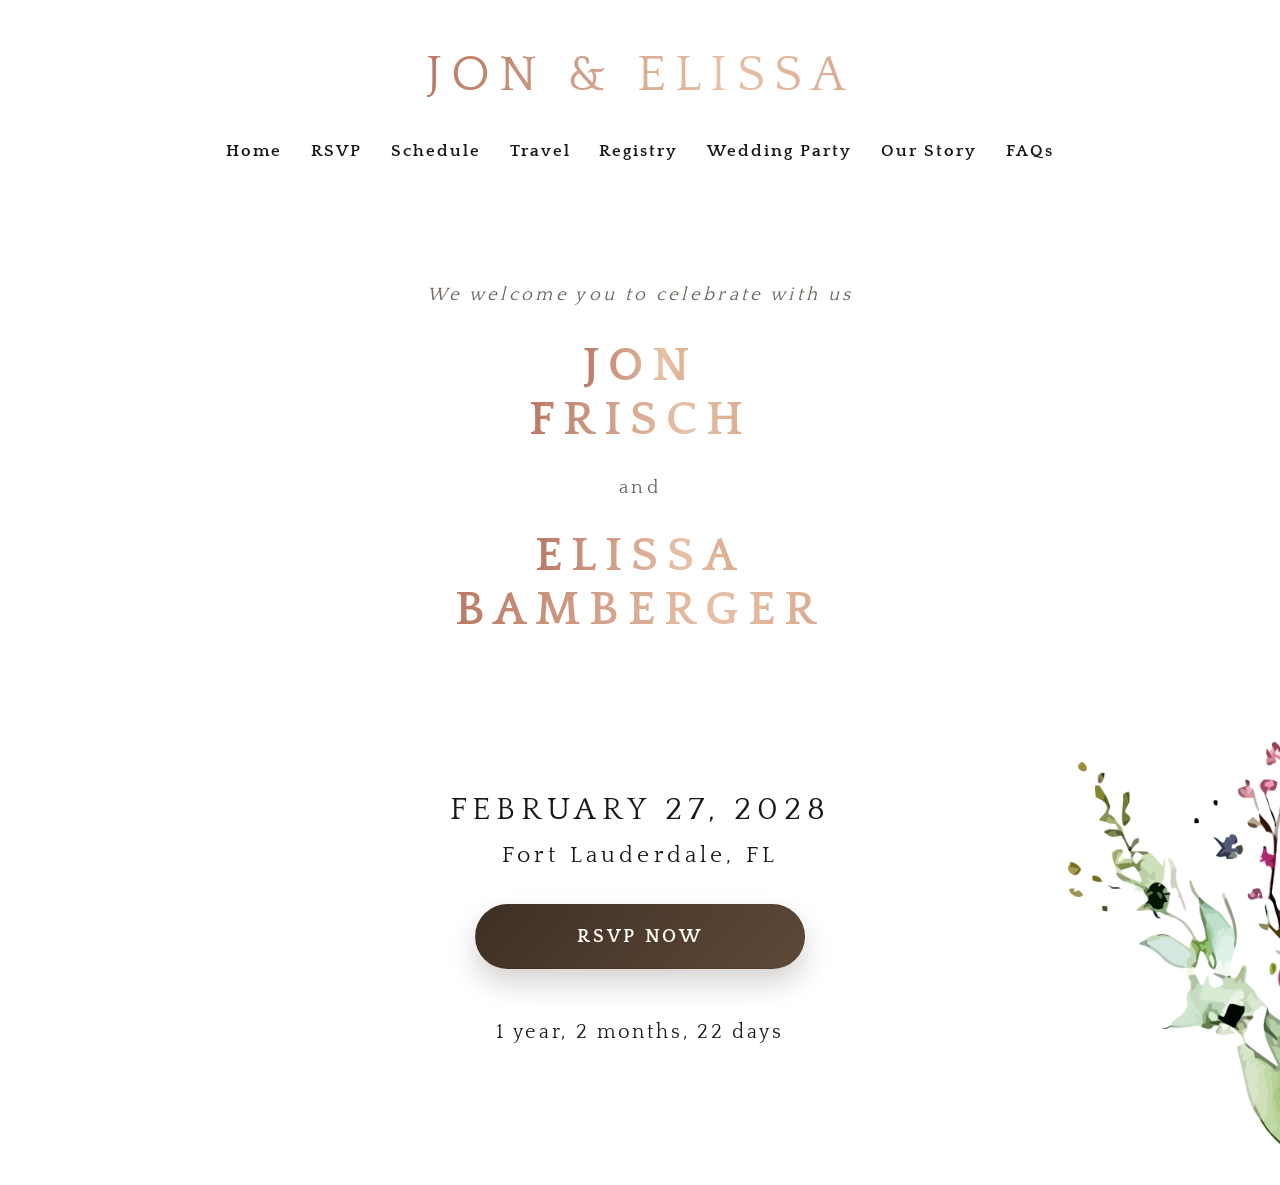
==== index.html @ 2bbed007 "Add RSVP Button" ====
<!DOCTYPE html>
<html lang="en">
  <head>
    <meta charset="UTF-8" />
    <meta name="viewport" content="width=device-width, initial-scale=1.0" />
    <meta
      name="description"
      content="A modern wedding website for Jon and Elissa, ready to publish on GitHub Pages."
    />
    <title>Jon & Elissa | Wedding Website</title>
    <link rel="icon" href="assets/images/favicon.svg" type="image/svg+xml" />
    <link rel="preconnect" href="https://fonts.googleapis.com" />
    <link rel="preconnect" href="https://fonts.gstatic.com" crossorigin />
    <link
      href="https://fonts.googleapis.com/css2?family=Quattrocento:wght@400;700&display=swap"
      rel="stylesheet"
    />
    <link rel="stylesheet" href="assets/css/styles.css" />
  </head>
  <body>
    <header class="site-header">
      <nav class="nav-bar" aria-label="Main navigation">
        <a class="brand mobile-hidden" href="index.html">Jon & Elissa</a>
        <button class="menu-toggle" aria-label="Toggle navigation" aria-expanded="false" aria-controls="primary-navigation">
          <span></span><span></span><span></span>
        </button>
        <div class="nav-links" id="primary-navigation">
          <a href="index.html">Home</a>
          <a href="https://www.zola.com/wedding/manage/guests/all" target="_blank" rel="noopener noreferrer">RSVP</a>
          <a href="#schedule">Schedule</a>
          <a href="#travel">Travel</a>
          <a href="#registry">Registry</a>
          <a href="wedding-party.html">Wedding Party</a>
          <a href="#our story">Our Story</a>
          <a href="#faq">FAQs</a>
        </div>
      </nav>
    </header>

    <main id="home">
      <section class="hero hero-minimal">
        <div class="hero-copy">
          <div class="hero-name-group">
            <p class="hero-intro">We welcome you to celebrate with us</p>
            <div class="hero-name-block">
              <h1 class="brand hero-name">JON</h1>
              <h1 class="brand hero-name">FRISCH</h1>
            </div>
            <p class="hero-and">and</p>
            <div class="hero-name-block">
              <h1 class="brand hero-name">ELISSA</h1>
              <h1 class="brand hero-name">BAMBERGER</h1>
            </div>
          </div>
          <p class="hero-date">February 27, 2028</p>
          <p class="hero-location">Fort Lauderdale, FL</p>
          <a class="hero-rsvp" href="https://www.zola.com/wedding/manage/guests/all" target="_blank" rel="noopener noreferrer">RSVP Now</a>
          <div class="countdown" id="countdown" aria-live="polite">
            <span class="countdown-line">0 years, 0 months, 0 days</span>
          </div>
        </div>
      </section>
    </main>

    <script src="assets/js/main.js"></script>
  </body>
</html>
---- assets/css/styles.css ----
/* -----------------------------------------------------
   Theme variables
   ----------------------------------------------------- */
:root {
  --bg: #f7f1e8;
  --surface: rgba(255, 250, 245, 0.95);
  --surface-strong: #fffdf9;
  --ink: #2e2722;
  --muted: #6a6259;
  --accent: #4d3b2d;
  --accent-soft: #9e7f64;
  --border: rgba(77, 59, 45, 0.15);
  --header-height: 84px;
  --frame-width: clamp(100px, 50vw, 500px);
}

/* -----------------------------------------------------
   Global reset + base styles
   ----------------------------------------------------- */
* {
  box-sizing: border-box;
}

html {
  font-size: 16px;
  scroll-behavior: smooth;
}

body {
  margin: 0;
  font-family: "Quattrocento", Georgia, serif;
  font-size: 1.1rem;
  color: var(--ink);
  background: #ffffff;
  background-color: #ffffff;
  background-image: url("../images/watercolor-floral-border-bouquet.desktop.webp");
  background-position: center top;
  background-repeat: no-repeat;
  background-size: cover;
  background-attachment: scroll;
  line-height: 1.7;
  position: relative;
  min-height: 100vh;
}

body > * {
  position: relative;
  z-index: 1;
}

a {
  color: inherit;
  text-decoration: none;
}

/* -----------------------------------------------------
   Header + navigation
   ----------------------------------------------------- */
.site-header {
  position: relative;
  top: auto;
  z-index: 30;
  padding: 1rem 0;
  background: transparent;
  box-shadow: none;
  border-bottom: none;
}

.nav-bar {
  max-width: 1120px;
  width: min(1120px, calc(100% - 2rem));
  margin: 0 auto;
  padding: 1rem 1.5rem 1.2rem;
  display: flex;
  flex-direction: column;
  align-items: center;
  justify-content: center;
  gap: 0.7rem;
  background: transparent;
  text-align: center;
}

@media (min-width: 801px) {
  .nav-bar {
    min-height: 84px; /* reserve vertical space to avoid layout shift during gap animation */
  }
}

@media (max-width: 800px) {
  :root {
    --header-height: 64px;
  }

  body {
    background-image: url("../images/watercolor-floral-border-bouquet-mobile.test.webp");
    background-position: center top;
    background-repeat: no-repeat;
    background-size: 100% auto;
    background-attachment: scroll;
  }

  .nav-bar {
    position: relative;
    min-height: 0;
    padding: 1rem 1rem 0.65rem;
    flex-direction: row;
    align-items: center;
    justify-content: center;
    gap: 0.75rem;
  }

  .nav-bar .brand {
    display: none;
  }

  .mobile-hidden {
    display: none !important;
  }

  .nav-links {
    gap: 0.2rem;
    font-size: 0.8rem;
  }

  .nav-links a {
    letter-spacing: 0.06em;
  }

  .menu-toggle {
    display: inline-block;
    position: fixed;
    top: 1rem;
    right: 1rem;
    z-index: 60;
  }

  .hero-minimal {
    padding: 0.6rem 0.9rem 1.4rem;
    min-height: auto;
  }

  .hero-minimal .hero-copy {
    width: min(70vw, 70%);
    max-width: 70%;
    margin: 1rem auto 0;
  }

  .hero-intro {
    font-size: 0.85rem;
    margin-bottom: 1rem;
    letter-spacing: 0.1em;
  }

  .brand.hero-name {
    font-size: clamp(1.45rem, 6vw, 2rem);
    letter-spacing: 0.1em;
  }

  .hero-and {
    font-size: 0.85rem;
    margin: 0.8rem 0;
  }

  .hero-date {
    font-size: clamp(0.9rem, 2.8vw, 1.1rem);
    margin-top: 2.8rem;
  }

  .hero-location {
    font-size: clamp(0.85rem, 2.5vw, 1rem);
  }

  .hero-rsvp {
    margin-top: 1.05rem;
    min-width: 0;
    width: min(92%, 300px);
    padding: 0.78rem 1.4rem;
    font-size: clamp(0.86rem, 2.9vw, 0.98rem);
    letter-spacing: 0.11em;
  }

  .countdown {
    margin-top: 1.4rem;
    font-size: 0.85rem;
  }

  .countdown-line {
    font-size: clamp(0.82rem, 2.2vw, 0.95rem);
  }
}

.brand {
  font-family: "Quattrocento", Georgia, serif;
  font-size: clamp(2.3rem, 4.4vw, 3.2rem);
  letter-spacing: 0.18em;
  text-transform: uppercase;
  text-align: center;
  margin-bottom: 0.15rem;
  background: linear-gradient(90deg, #b97a66 0%, #e7c1a6 35%, #c78d73 70%, #b97a66 100%);
  background-size: 200% auto;
  -webkit-background-clip: text;
  background-clip: text;
  color: transparent;
  animation: shimmer 2.2s cubic-bezier(0.16, 1, 0.3, 1) 1;
}

.nav-links {
  display: flex;
  gap: 0.4rem; /* start compact */
  flex-wrap: wrap;
  justify-content: center;
  padding-top: 0.25rem;
  font-size: 1.04rem;
  transform-origin: center center;
  transform: none;
  animation: navFromLeft 1.8s cubic-bezier(0.22, 0.8, 0.26, 1) 0.12s both;
}

.nav-links a {
  position: relative;
  display: inline-flex;
  align-items: center;
  width: fit-content;
  color: #1a1715;
  font-weight: 600;
  letter-spacing: 0.12em;
  transition: color 0.2s ease;
  text-decoration: none;
}

.nav-links a::after {
  content: "";
  position: absolute;
  left: 50%;
  bottom: -0.18rem;
  width: 100%;
  height: 2px;
  background: var(--accent);
  border-radius: 999px;
  transform: translateX(-50%) scaleX(0);
  transform-origin: center;
  opacity: 0;
  transition: transform 0.25s ease, opacity 0.25s ease;
}

.nav-links a:hover {
  color: var(--accent);
}

.nav-links a.active {
  color: var(--accent);
}

.nav-links a:hover::after {
  transform: translateX(-50%) scaleX(1);
  opacity: 1;
}

.nav-links a.active::after {
  transform: translateX(-50%) scaleX(1);
  opacity: 1;
}


.menu-toggle {
  display: none;
  border: 0;
  background: transparent;
  cursor: pointer;
  padding: 0.25rem;
  outline: none;
}

.menu-toggle span {
  display: block;
  width: 24px;
  height: 2px;
  margin: 4px 0;
  background: var(--accent);
  border-radius: 999px;
  transition: transform 0.34s cubic-bezier(0.22, 1, 0.36, 1),
              opacity 0.24s ease,
              margin 0.34s ease;
}

.menu-toggle:focus-visible {
  outline: 2px solid var(--accent-soft);
  outline-offset: 4px;
}

/* -----------------------------------------------------
   Page layout
   ----------------------------------------------------- */
main {
  max-width: 1120px;
  margin: 0 auto;
  padding: 2rem 1.25rem 4rem;
}

.sr-only {
  position: absolute;
  width: 1px;
  height: 1px;
  padding: 0;
  margin: -1px;
  overflow: hidden;
  clip: rect(0, 0, 0, 0);
  white-space: nowrap;
  border: 0;
}

.party-page {
  background: #ffffff;
  background-color: #ffffff;
  background-image: none;
}

.wedding-party-page {
  min-height: calc(100vh - 9rem);
  padding: 3rem 0 2rem;
  display: flex;
  align-items: flex-start;
  justify-content: center;
}

.party-grid {
  width: min(840px, calc(100% - 2rem));
  display: grid;
  grid-template-columns: repeat(2, minmax(0, 1fr));
}

.party-person {
  text-align: center;
  padding: 2.3rem 0 2.5rem;
  border-bottom: 1px solid rgba(50, 44, 39, 0.24);
  --party-shift: 0px;
}

.party-page .party-person:not(.party-person-empty) {
  opacity: 0;
  transform: translateX(var(--party-shift)) scale(0.98);
  transition: opacity 0.8s cubic-bezier(0.22, 0.8, 0.26, 1), transform 0.8s cubic-bezier(0.22, 0.8, 0.26, 1);
  will-change: opacity, transform;
}

.party-page .party-person:not(.party-person-empty).is-visible {
  opacity: 1;
  transform: translateX(0) scale(1);
}

.party-grid .party-person:nth-child(odd) {
  border-right: 1px solid rgba(50, 44, 39, 0.24);
  --party-shift: 58px;
}

.party-grid .party-person:nth-last-child(-n + 2) {
  border-bottom: 0;
}

.party-grid .party-person:nth-child(even) {
  --party-shift: -58px;
}

.party-person-empty {
  animation: none;
}

.party-person-empty .party-name,
.party-person-empty .party-role {
  visibility: hidden;
}

.party-name {
  display: flex;
  flex-direction: column;
  align-items: center;
  margin: 0;
  font-size: clamp(2rem, 3.2vw, 3rem);
  font-weight: 700;
  line-height: 1.1;
  letter-spacing: 0.12em;
  text-transform: uppercase;
  background: linear-gradient(90deg, #b97a66 0%, #e7c1a6 35%, #c78d73 70%, #b97a66 100%);
  background-size: 200% auto;
  -webkit-background-clip: text;
  background-clip: text;
  color: transparent;
}

.party-name-link {
  display: flex;
  flex-direction: column;
  align-items: center;
  justify-content: center;
  width: 100%;
  color: inherit;
  text-decoration: none;
  cursor: pointer;
  -webkit-tap-highlight-color: transparent;
}

.party-name-link:hover,
.party-name-link:focus-visible,
.party-name-link:active {
  color: inherit;
  text-decoration: none;
  opacity: 1;
  transform: none;
}

.party-name-line {
  display: block;
}

.party-modal {
  position: fixed;
  inset: 0;
  z-index: 80;
  display: grid;
  place-items: center;
  padding: max(1rem, env(safe-area-inset-top)) 1rem max(1rem, env(safe-area-inset-bottom));
  min-height: 100vh;
  min-height: 100svh;
  min-height: 100dvh;
  overflow-y: auto;
  background: rgba(27, 22, 19, 0.55);
  backdrop-filter: blur(6px);
  opacity: 0;
  visibility: hidden;
  pointer-events: none;
  transition: opacity 0.28s ease, visibility 0.28s ease;
}

.party-modal[hidden] {
  display: none;
}

.party-modal.is-open {
  opacity: 1;
  visibility: visible;
  pointer-events: auto;
}

.party-modal-dialog {
  width: min(560px, calc(100vw - 2rem), calc(100dvh - 2rem));
  aspect-ratio: 1 / 1;
  max-height: calc(100dvh - 2rem);
  overflow: hidden;
  background: #fffdf9;
  border: 1px solid rgba(77, 59, 45, 0.16);
  border-radius: 22px;
  box-shadow: 0 20px 50px rgba(27, 22, 19, 0.2);
  padding: 1.4rem;
  position: relative;
  display: grid;
  grid-template-rows: minmax(0, 1fr) auto;
  gap: 1rem;
  opacity: 0;
  transform: translateY(12px) scale(0.98);
  transition: opacity 0.28s ease, transform 0.28s ease;
}

.party-modal.is-open .party-modal-dialog {
  opacity: 1;
  transform: translateY(0) scale(1);
}

.party-modal-close {
  position: absolute;
  top: 0.75rem;
  right: 0.75rem;
  width: 2.5rem;
  height: 2.5rem;
  display: inline-flex;
  align-items: center;
  justify-content: center;
  border: 0;
  border-radius: 999px;
  background: #f4e9df;
  color: #4d3b2d;
  font-size: 1.45rem;
  cursor: pointer;
  line-height: 1;
  padding: 0;
}

.party-modal-close:hover,
.party-modal-close:focus-visible {
  background: #ebdcc9;
}

.party-modal-visual {
  display: flex;
  align-items: center;
  justify-content: center;
  min-height: 0;
  height: 100%;
  border-radius: 16px;
  background: linear-gradient(135deg, #efe2d1, #f8f2ea);
  color: #6a6259;
  font-size: 0.95rem;
  letter-spacing: 0.12em;
  text-transform: uppercase;
}

.party-modal-content {
  display: flex;
  flex-direction: column;
  justify-content: center;
  min-height: 0;
}

.party-modal-role {
  margin: 0 0 0.25rem;
  font-size: 0.85rem;
  letter-spacing: 0.16em;
  text-transform: uppercase;
  color: #8d725b;
}

.party-modal-title {
  margin: 0 0 0.55rem;
  font-size: 1.4rem;
  color: #2e2722;
}

.party-modal-bio {
  margin: 0;
  font-size: 1rem;
  line-height: 1.6;
  color: #4f463f;
}

@keyframes modalIn {
  from {
    opacity: 0;
    transform: translateY(8px) scale(0.98);
  }
  to {
    opacity: 1;
    transform: translateY(0) scale(1);
  }
}

.party-role {
  margin: 0.65rem 0 0;
  font-size: clamp(1.12rem, 1.5vw, 1.42rem);
  line-height: 1.35;
  color: #1d1a18;
}

.party-page .party-person:not(.party-person-empty) .party-name,
.party-page .party-person:not(.party-person-empty) .party-role {
  opacity: 1;
  transform: none;
  will-change: auto;
}

.party-page .party-person:not(.party-person-empty).is-visible .party-name,
.party-page .party-person:not(.party-person-empty).is-visible .party-role {
  animation: none;
}

@media (prefers-reduced-motion: reduce) {
  .party-page .party-person:not(.party-person-empty) {
    opacity: 1;
    transform: none;
    transition: none;
    will-change: auto;
  }

  .party-page .party-person:not(.party-person-empty) .party-name,
  .party-page .party-person:not(.party-person-empty) .party-role {
    opacity: 1;
    transform: none;
    animation: none;
  }
}

@media (max-width: 800px) {
  .party-modal {
    padding: max(0.9rem, env(safe-area-inset-top)) 0.9rem max(0.9rem, env(safe-area-inset-bottom));
  }

  .party-modal-dialog {
    width: min(100%, calc(100vw - 1rem));
    aspect-ratio: 1 / 1;
    max-height: calc(100svh - 1.8rem);
    align-self: center;
  }
}

.hero {
  display: grid;
  grid-template-columns: 1.2fr 0.8fr;
  gap: 1.25rem;
  align-items: center;
  margin-bottom: 1.5rem;
}

.hero-minimal {
  min-height: calc(100vh - 5rem);
  display: flex;
  align-items: flex-start;
  justify-content: center;
  padding: 2rem 1.25rem 3rem;
}

.hero-minimal .hero-copy {
  background: transparent;
  border: none;
  box-shadow: none;
  padding: 0;
  max-width: 840px;
  width: 100%;
  text-align: center;
  margin-top: 1rem;
}

.hero-name-group {
  display: flex;
  flex-direction: column;
  align-items: center;
  animation: slideInLeft 1.8s cubic-bezier(0.22, 0.8, 0.26, 1) 0.12s both;
}

.hero-name-block {
  display: flex;
  flex-direction: column;
  align-items: center;
}

.hero-intro {
  margin: 0 0 2rem;
  font-family: inherit;
  font-size: 1.16rem;
  font-style: italic;
  line-height: 1.6;
  letter-spacing: 0.18em;
  text-transform: none;
  color: var(--muted);
  text-align: center;
}

.hero-date {
  font-family: "Quattrocento", Georgia, serif;
  text-transform: uppercase;
  letter-spacing: 0.18em;
  margin: 0;
  line-height: 1;
  color: #1a1715;
  animation: shimmer 2.2s cubic-bezier(0.16, 1, 0.3, 1) 1;
}

.brand.hero-name {
  display: block;
  font-family: "Quattrocento", Georgia, serif;
  text-transform: uppercase;
  letter-spacing: 0.18em;
  margin: 0;
  line-height: 1;
  background: linear-gradient(90deg, #b97a66 0%, #e7c1a6 35%, #c78d73 70%, #b97a66 100%);
  background-size: 200% auto;
  -webkit-background-clip: text;
  background-clip: text;
  color: transparent;
  animation: shimmer 2.2s cubic-bezier(0.16, 1, 0.3, 1) 1;
}

.hero-name:first-of-type {
  animation-delay: 0.1s;
}

.hero-name:last-of-type {
  margin-top: 0.4rem;
  animation-delay: 0.25s;
}

.hero-and {
  margin: 1.75rem 0 1.75rem;
  font-family: inherit;
  font-size: 1.16rem;
  letter-spacing: 0.18em;
  text-transform: lowercase;
  color: var(--muted);
  text-align: center;
  animation: slideInLeft 0.8s cubic-bezier(0.24, 1, 0.32, 1) both;
  animation-delay: 0.18s;
}

.hero-date {
  font-size: clamp(1.34rem, 2.6vw, 2rem);
  margin-top: 10rem;
  animation: shimmer 2.2s cubic-bezier(0.16, 1, 0.3, 1) 1;
}

.hero-location {
  margin: 0.65rem 0 0;
  color: #1a1715;
  font-size: clamp(1.12rem, 2vw, 1.44rem);
  letter-spacing: 0.18em;
}

.hero-rsvp {
  display: inline-flex;
  align-items: center;
  justify-content: center;
  margin-top: 1.8rem;
  min-width: clamp(210px, 36vw, 330px);
  padding: 0.95rem 2.4rem;
  border-radius: 999px;
  border: 1px solid rgba(77, 59, 45, 0.1);
  background: linear-gradient(135deg, #3d2f24, #5f4938);
  color: #fffdf9;
  font-size: clamp(1rem, 1.8vw, 1.2rem);
  font-weight: 700;
  letter-spacing: 0.14em;
  text-transform: uppercase;
  box-shadow: 0 14px 28px rgba(44, 34, 26, 0.2);
  transition: transform 0.2s ease, box-shadow 0.2s ease, background 0.2s ease;
}

.hero-rsvp:hover,
.hero-rsvp:focus-visible {
  transform: translateY(-2px);
  box-shadow: 0 18px 30px rgba(44, 34, 26, 0.26);
  background: linear-gradient(135deg, #4d3b2d, #6e5542);
}

.hero-rsvp:focus-visible {
  outline: 2px solid rgba(231, 193, 166, 0.9);
  outline-offset: 3px;
}

.countdown {
  display: flex;
  flex-wrap: wrap;
  justify-content: center;
  align-items: center;
  margin-top: 3rem;
  font-size: 1.04rem;
}

.countdown-line {
  display: inline-block;
  color: #1a1715;
  font-size: clamp(1rem, 2.2vw, 1.28rem);
  line-height: 1.55;
  letter-spacing: 0.13em;
  text-transform: none;
  text-align: center;
}

.countdown .countdown-line {
  background: transparent;
  border: 0;
  padding: 0;
}

/* -----------------------------------------------------
   Card styles
   ----------------------------------------------------- */
.hero-copy,
.hero-card,
.info-card,
.content-section {
  background: var(--surface);
  border: 1px solid var(--border);
  border-radius: 24px;
  box-shadow: 0 14px 36px rgba(61, 46, 35, 0.08);
}

.hero-copy {
  padding: 2rem;
  background: linear-gradient(135deg, rgba(255, 250, 245, 0.98), rgba(239, 226, 209, 0.98));
}

.hero-card {
  padding: 1.5rem;
  background: linear-gradient(140deg, #efe2d1, #f8f2ea);
}

.hero-card h2 {
  margin-top: 0;
  font-family: "Quattrocento", Georgia, serif;
  color: var(--accent);
}

.info-grid {
  display: grid;
  grid-template-columns: repeat(3, minmax(0, 1fr));
  gap: 1rem;
  margin-bottom: 1rem;
}

.info-card,
.content-section {
  padding: 1.3rem;
}

.info-card h3,
.content-section h2 {
  margin-top: 0;
  color: var(--accent);
  font-family: "Quattrocento", Georgia, serif;
}

.info-card p,
.content-section p,
.content-section li {
  color: var(--muted);
}

.content-section {
  margin-top: 1rem;
}

.content-section ul {
  padding-left: 1.2rem;
}

/* -----------------------------------------------------
   Typography
   ----------------------------------------------------- */
.eyebrow {
  margin: 0 0 0.5rem;
  letter-spacing: 0.2em;
  text-transform: uppercase;
  color: var(--accent-soft);
  font-size: 0.8rem;
}

.hero h1 {
  font-family: "Quattrocento", Georgia, serif;
  font-size: clamp(2.1rem, 4.4vw, 3rem);
  margin: 0 0 0.75rem;
  letter-spacing: 0.08em;
  text-transform: uppercase;
  color: var(--accent);
}

.hero-text {
  margin: 0;
  color: var(--muted);
  font-size: 1.16rem;
}

.hero-details {
  display: flex;
  flex-wrap: wrap;
  gap: 0.75rem;
  margin: 1rem 0 1.2rem;
}

.hero-details span {
  display: inline-block;
  padding: 0.5rem 0.8rem;
  border-radius: 999px;
  background: #efe2d1;
  color: var(--accent);
  font-size: 0.93rem;
}

.button {
  display: inline-block;
  padding: 0.75rem 1rem;
  border-radius: 999px;
  font-weight: 700;
  transition: transform 0.2s ease, box-shadow 0.2s ease;
}

.button:hover {
  transform: translateY(-1px);
}

.button.primary {
  background: var(--accent);
  color: white;
  box-shadow: 0 10px 22px rgba(77, 59, 45, 0.15);
}

/* -----------------------------------------------------
   Animations (slower, softer entrance)
   ----------------------------------------------------- */
/* Unified timing: start together with a gentle easing. */
.nav-bar .brand {
  display: inline-block;
  animation: slideInRight 1.8s cubic-bezier(0.22, 0.8, 0.26, 1) 0.12s both,
             shimmer 3s cubic-bezier(0.16, 1, 0.3, 1) 0.12s 1;
}

.brand.hero-name {
  animation: slideInLeft 1.8s cubic-bezier(0.22, 0.8, 0.26, 1) 0.12s both,
             shimmer 3s cubic-bezier(0.16, 1, 0.3, 1) 0.12s 1;
}

.hero-and {
  animation: slideInLeft 1.8s cubic-bezier(0.22, 0.8, 0.26, 1) 0.12s both;
}

.hero-date,
.hero-location,
.hero-rsvp,
.countdown {
  animation: slideInRight 1.8s cubic-bezier(0.22, 0.8, 0.26, 1) 0.12s both;
}

@keyframes shimmer {
  0% {
    background-position: 200% center;
    opacity: 0;
  }

  100% {
    background-position: 0% center;
    opacity: 1;
  }
}

@keyframes slideInLeft {
  0% {
    opacity: 0;
    transform: translateX(-60px);
  }

  100% {
    opacity: 1;
    transform: translateX(0);
  }
}

@keyframes slideInRight {
  0% {
    opacity: 0;
    transform: translateX(60px);
  }

  100% {
    opacity: 1;
    transform: translateX(0);
  }
}

@keyframes navFromLeft {
  0% {
    gap: 0.4rem;
    transform: translateY(-4px);
  }

  100% {
    gap: 1.8rem;
    transform: translateY(0);
  }
}

@keyframes brandCenterIn {
  0% {
    opacity: 0;
    transform: translateX(-50%) translateY(-8px);
  }

  100% {
    opacity: 1;
    transform: translateX(-50%) translateY(0);
  }
}

@keyframes partyFromCenter {
  0% {
    opacity: 0;
    transform: translateX(var(--party-shift)) scale(0.96);
  }

  100% {
    opacity: 1;
    transform: translateX(0) scale(1);
  }
}

/* -----------------------------------------------------
   Responsive styles
   ----------------------------------------------------- */
@media (max-width: 800px) {
  .menu-toggle {
    display: inline-flex;
    align-items: center;
    justify-content: center;
    flex-direction: column;
    position: fixed;
    top: 1rem;
    left: 1rem;
    z-index: 80;
    width: 40px;
    height: 40px;
    border-radius: 0;
    background: transparent;
    border: 0;
    padding: 0.2rem;
    backdrop-filter: none;
  }

  .menu-toggle[aria-expanded="true"] span:nth-child(1) {
    transform: translateY(6px) rotate(45deg);
  }

  .menu-toggle[aria-expanded="true"] span:nth-child(2) {
    opacity: 0;
    transform: scaleX(0);
  }

  .menu-toggle[aria-expanded="true"] span:nth-child(3) {
    transform: translateY(-6px) rotate(-45deg);
  }

  .nav-links {
    display: flex;
    position: fixed;
    top: 0;
    left: 0;
    bottom: 0;
    width: min(18rem, 84vw);
    flex-direction: column;
    align-items: flex-start;
    justify-content: center;
    gap: 0.55rem;
    padding: 5rem 1.25rem 1.5rem;
    opacity: 0;
    visibility: hidden;
    transform: translateX(-100%);
    pointer-events: none;
    background: #ffffff;
    border-right: 1px solid rgba(77, 59, 45, 0.12);
    box-shadow: 8px 0 24px rgba(29, 24, 20, 0.08);
    transition: transform 220ms ease, opacity 220ms ease, visibility 220ms ease;
  }

  .nav-links.open {
    opacity: 1;
    visibility: visible;
    transform: translateX(0);
    pointer-events: auto;
  }

  .nav-links a {
    width: auto;
    padding: 0.2rem 0;
    font-size: 0.95rem;
    font-weight: 700;
    color: #2e2722;
  }

  .nav-links a::after {
    display: none;
  }

  .wedding-party-page {
    min-height: auto;
    padding: 1.1rem 0 0.8rem;
  }

  .party-grid {
    width: 100%;
    grid-template-columns: 1fr;
  }

  .party-grid .party-person:nth-child(odd) {
    border-right: 0;
  }

  .party-grid .party-person:not(:last-child) {
    border-bottom: 1px solid rgba(50, 44, 39, 0.2);
  }

  .party-person {
    padding: 1.6rem 0;
  }

  .party-name {
    font-size: clamp(1.5rem, 7.6vw, 2.05rem);
  }

  .party-role {
    font-size: clamp(1rem, 4vw, 1.2rem);
  }

  .hero,
  .info-grid {
    grid-template-columns: 1fr;
  }
}
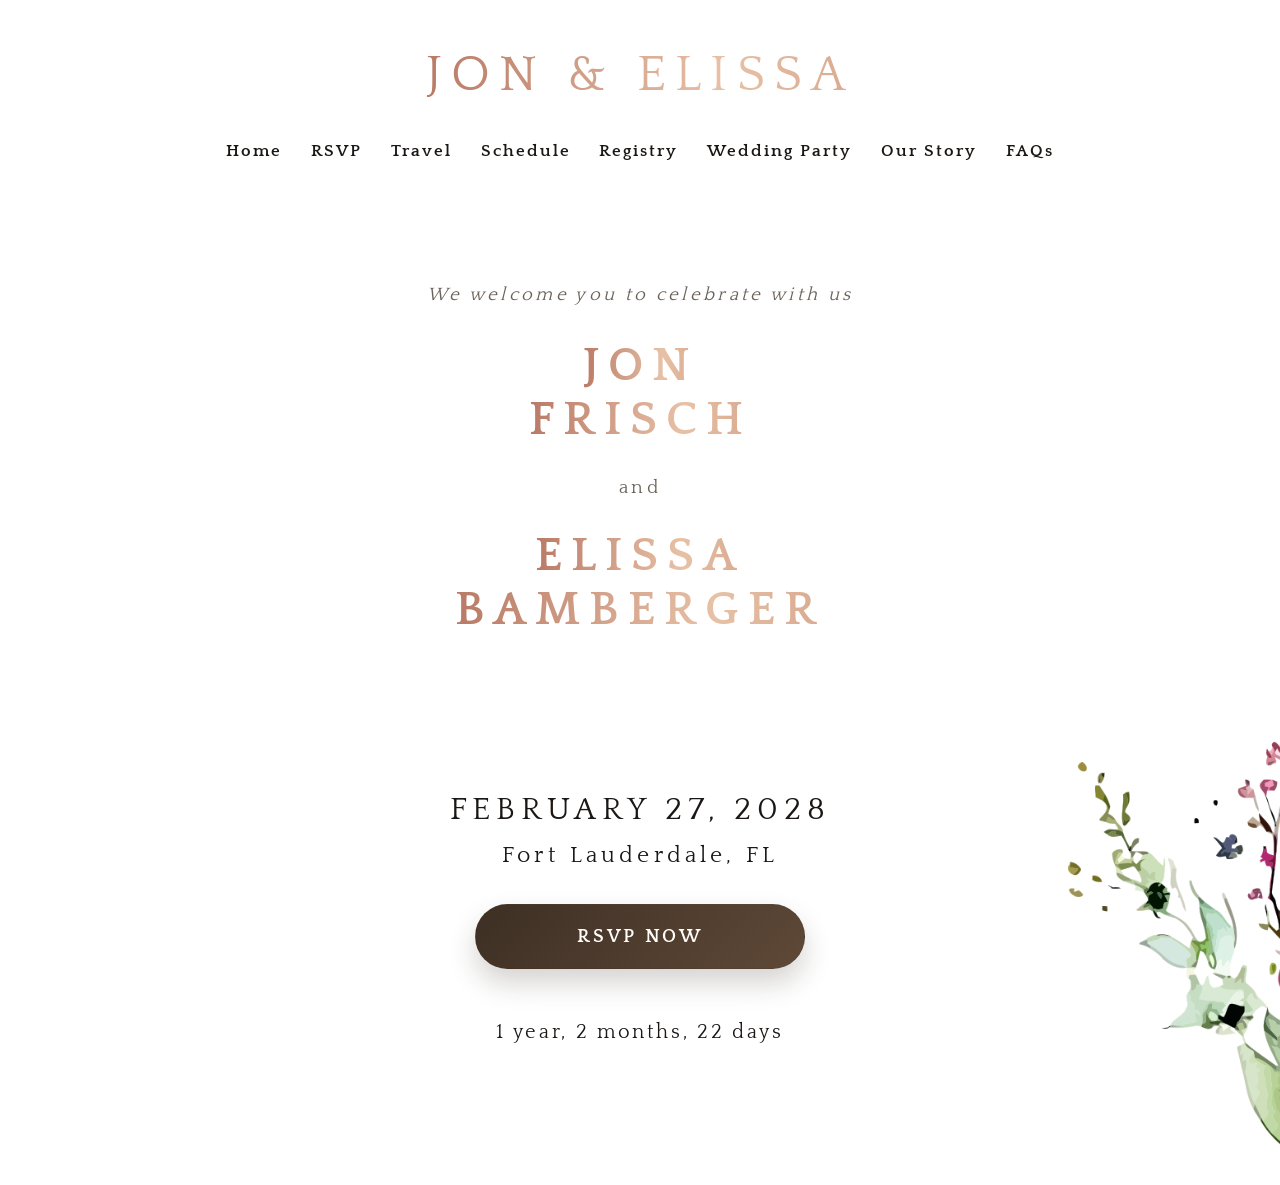
==== commit eb28e283: "Start Homepage Animation Scrolling" ====
--- a/index.html
+++ b/index.html
@@ -27,8 +27,8 @@
         <div class="nav-links" id="primary-navigation">
           <a href="index.html">Home</a>
           <a href="https://www.zola.com/wedding/manage/guests/all" target="_blank" rel="noopener noreferrer">RSVP</a>
+          <a href="#travel">Travel</a>
           <a href="#schedule">Schedule</a>
-          <a href="#travel">Travel</a>
           <a href="#registry">Registry</a>
           <a href="wedding-party.html">Wedding Party</a>
           <a href="#our story">Our Story</a>
@@ -52,10 +52,10 @@
               <h1 class="brand hero-name">BAMBERGER</h1>
             </div>
           </div>
-          <p class="hero-date">February 27, 2028</p>
-          <p class="hero-location">Fort Lauderdale, FL</p>
-          <a class="hero-rsvp" href="https://www.zola.com/wedding/manage/guests/all" target="_blank" rel="noopener noreferrer">RSVP Now</a>
-          <div class="countdown" id="countdown" aria-live="polite">
+          <p class="hero-date hero-scroll-reveal">February 27, 2028</p>
+          <p class="hero-location hero-scroll-reveal">Fort Lauderdale, FL</p>
+          <a class="hero-rsvp hero-scroll-reveal" href="https://www.zola.com/wedding/manage/guests/all" target="_blank" rel="noopener noreferrer">RSVP Now</a>
+          <div class="countdown hero-scroll-reveal" id="countdown" aria-live="polite">
             <span class="countdown-line">0 years, 0 months, 0 days</span>
           </div>
         </div>
--- a/assets/css/styles.css
+++ b/assets/css/styles.css
@@ -882,6 +882,18 @@
 /* -----------------------------------------------------
    Animations (slower, softer entrance)
    ----------------------------------------------------- */
+body:not(.animations-ready) .nav-bar .brand,
+body:not(.animations-ready) .nav-links,
+body:not(.animations-ready) .hero-name-group,
+body:not(.animations-ready) .brand.hero-name,
+body:not(.animations-ready) .hero-and,
+body:not(.animations-ready) .hero-date,
+body:not(.animations-ready) .hero-location,
+body:not(.animations-ready) .hero-rsvp,
+body:not(.animations-ready) .countdown {
+  animation-play-state: paused !important;
+}
+
 /* Unified timing: start together with a gentle easing. */
 .nav-bar .brand {
   display: inline-block;
@@ -903,6 +915,14 @@
 .hero-rsvp,
 .countdown {
   animation: slideInRight 1.8s cubic-bezier(0.22, 0.8, 0.26, 1) 0.12s both;
+}
+
+.hero-scroll-reveal {
+  animation-play-state: paused !important;
+}
+
+body.animations-ready .hero-scroll-reveal.is-visible {
+  animation-play-state: running !important;
 }
 
 @keyframes shimmer {
@@ -1020,10 +1040,14 @@
     bottom: 0;
     width: min(18rem, 84vw);
     flex-direction: column;
-    align-items: flex-start;
-    justify-content: center;
+    flex-wrap: nowrap;
+    align-items: stretch;
+    justify-content: flex-start;
     gap: 0.55rem;
     padding: 5rem 1.25rem 1.5rem;
+    overflow-y: auto;
+    -webkit-overflow-scrolling: touch;
+    overscroll-behavior: contain;
     opacity: 0;
     visibility: hidden;
     transform: translateX(-100%);
@@ -1042,7 +1066,8 @@
   }
 
   .nav-links a {
-    width: auto;
+    display: block;
+    width: 100%;
     padding: 0.2rem 0;
     font-size: 0.95rem;
     font-weight: 700;
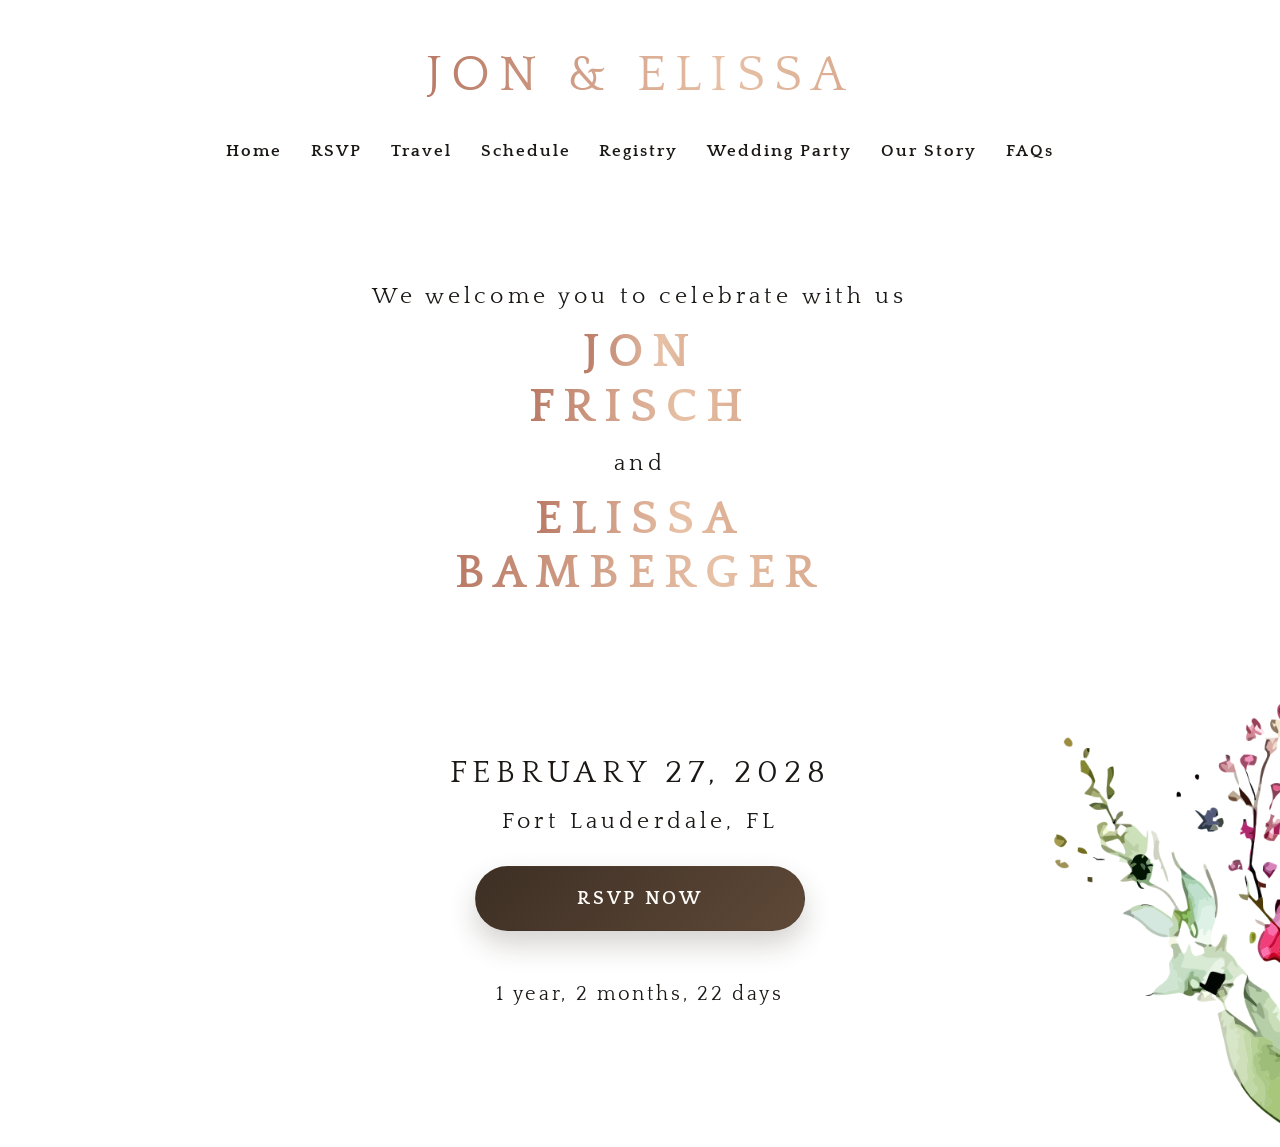
==== commit 027fb8c7: "Add Schedule Page" ====
--- a/index.html
+++ b/index.html
@@ -27,8 +27,8 @@
         <div class="nav-links" id="primary-navigation">
           <a href="index.html">Home</a>
           <a href="https://www.zola.com/wedding/manage/guests/all" target="_blank" rel="noopener noreferrer">RSVP</a>
-          <a href="#travel">Travel</a>
-          <a href="#schedule">Schedule</a>
+          <a href="travel.html">Travel</a>
+          <a href="schedule.html">Schedule</a>
           <a href="#registry">Registry</a>
           <a href="wedding-party.html">Wedding Party</a>
           <a href="#our story">Our Story</a>
--- a/assets/css/styles.css
+++ b/assets/css/styles.css
@@ -145,9 +145,11 @@
     margin: 1rem auto 0;
   }
 
-  .hero-intro {
+  .hero-intro,
+  .hero-and,
+  .hero-location {
     font-size: 0.85rem;
-    margin-bottom: 1rem;
+    margin: 0.9rem 0;
     letter-spacing: 0.1em;
   }
 
@@ -156,18 +158,9 @@
     letter-spacing: 0.1em;
   }
 
-  .hero-and {
-    font-size: 0.85rem;
-    margin: 0.8rem 0;
-  }
-
   .hero-date {
     font-size: clamp(0.9rem, 2.8vw, 1.1rem);
     margin-top: 2.8rem;
-  }
-
-  .hero-location {
-    font-size: clamp(0.85rem, 2.5vw, 1rem);
   }
 
   .hero-rsvp {
@@ -314,6 +307,261 @@
   background-color: #ffffff;
   background-image: none;
 }
+
+.travel-page {
+  background: #ffffff;
+  background-color: #ffffff;
+  background-image: none;
+}
+
+.schedule-page {
+  background: #ffffff;
+  background-color: #ffffff;
+  background-image: none;
+}
+
+.travel-layout {
+  min-height: calc(100vh - 12rem);
+  display: flex;
+  flex-direction: column;
+  align-items: center;
+  justify-content: center;
+  padding: 2rem 0 3rem;
+}
+
+.travel-card {
+  width: min(760px, 100%);
+  background: transparent;
+  border: 0;
+  border-radius: 0;
+  box-shadow: none;
+  padding: clamp(1.5rem, 4vw, 3rem);
+  text-align: center;
+}
+
+.travel-title {
+  margin: 0 0 1rem;
+  font-family: "Quattrocento", Georgia, serif;
+  font-size: clamp(2.7rem, 7vw, 4.2rem);
+  line-height: 1.12;
+  letter-spacing: 0.16em;
+  text-transform: uppercase;
+  background: linear-gradient(90deg, #b97a66 0%, #e7c1a6 35%, #c78d73 70%, #b97a66 100%);
+  background-size: 200% auto;
+  -webkit-background-clip: text;
+  background-clip: text;
+  color: transparent;
+}
+
+.travel-plane {
+  display: block;
+  width: min(100%, 250px);
+  margin: 0 auto 0.9rem;
+  height: auto;
+}
+
+.travel-lead {
+  margin: 0 auto;
+  max-width: 46ch;
+  color: #302923;
+  font-size: clamp(1.02rem, 2.1vw, 1.28rem);
+}
+
+.travel-alt {
+  margin: 1rem auto 0;
+  max-width: 50ch;
+  color: #4f463f;
+  font-size: clamp(0.98rem, 1.9vw, 1.12rem);
+}
+
+.travel-book-actions {
+  margin-top: 2rem;
+  display: flex;
+  flex-direction: column;
+  align-items: center;
+  gap: 0.9rem;
+}
+
+.travel-book-link {
+  display: inline-flex;
+  align-items: center;
+  justify-content: center;
+  width: min(100%, 390px);
+  min-height: 68px;
+  padding: 1rem 1.4rem;
+  border-radius: 999px;
+  background: #2f241c;
+  border: 1px solid rgba(255, 255, 255, 0.2);
+  color: #fffdf9;
+  font-size: clamp(1rem, 1.8vw, 1.16rem);
+  font-weight: 700;
+  letter-spacing: 0.08em;
+  text-transform: uppercase;
+  box-shadow: 0 14px 30px rgba(47, 36, 28, 0.24);
+  transition: transform 0.2s ease, box-shadow 0.2s ease, background 0.2s ease;
+}
+
+.travel-book-link-secondary {
+  background: #ffffff;
+  color: #2f241c;
+  border: 1px solid rgba(77, 59, 45, 0.28);
+  box-shadow: none;
+}
+
+.travel-book-link:hover,
+.travel-book-link:focus-visible {
+  transform: translateY(-2px);
+  background: #3c2e24;
+  box-shadow: 0 20px 36px rgba(47, 36, 28, 0.28);
+}
+
+.travel-book-link-secondary:hover,
+.travel-book-link-secondary:focus-visible {
+  background: #f8f5f1;
+  color: #2f241c;
+  box-shadow: 0 10px 22px rgba(47, 36, 28, 0.12);
+}
+
+.travel-book-link:focus-visible {
+  outline: 2px solid rgba(231, 193, 166, 0.95);
+  outline-offset: 4px;
+}
+
+.hotels-section {
+  margin-top: 1.8rem;
+}
+
+.travel-animate-left,
+.travel-animate-right {
+  animation-duration: 1.8s;
+  animation-timing-function: cubic-bezier(0.22, 0.8, 0.26, 1);
+  animation-delay: 0.12s;
+  animation-fill-mode: both;
+}
+
+.travel-animate-left {
+  animation-name: slideInLeft;
+}
+
+.travel-animate-right {
+  animation-name: slideInRight;
+}
+
+.schedule-layout {
+  min-height: calc(100vh - 10rem);
+  width: min(860px, 100%);
+  margin: 0 auto;
+  padding: 1.5rem 0 2.5rem;
+}
+
+.schedule-header {
+  text-align: center;
+  margin-bottom: 1.8rem;
+}
+
+.schedule-header-actions {
+  margin-top: 1.25rem;
+}
+
+.schedule-date {
+  margin: 0;
+  font-family: "Quattrocento", Georgia, serif;
+  font-size: clamp(2rem, 6vw, 3.2rem);
+  line-height: 1.12;
+  letter-spacing: 0.12em;
+  text-transform: uppercase;
+  background: linear-gradient(90deg, #b97a66 0%, #e7c1a6 35%, #c78d73 70%, #b97a66 100%);
+  background-size: 200% auto;
+  -webkit-background-clip: text;
+  background-clip: text;
+  color: transparent;
+}
+
+.schedule-title {
+  margin: 0.5rem 0 0;
+  font-family: "Quattrocento", Georgia, serif;
+  font-size: clamp(2rem, 6vw, 3.2rem);
+  line-height: 1.1;
+  letter-spacing: 0.14em;
+  text-transform: uppercase;
+  color: #2e2722;
+}
+
+.schedule-list {
+  display: grid;
+  gap: 0.9rem;
+  justify-items: center;
+}
+
+.schedule-event {
+  display: grid;
+  grid-template-columns: 1fr;
+  justify-items: center;
+  text-align: center;
+  gap: 0.5rem;
+  align-items: center;
+  width: min(700px, 100%);
+  padding: 1rem 1.05rem;
+  border: 0;
+  border-radius: 0;
+  background: transparent;
+  --schedule-shift: 0px;
+}
+
+.schedule-page .schedule-event {
+  opacity: 0;
+  transform: translateX(var(--schedule-shift));
+  transition: opacity 0.8s cubic-bezier(0.22, 0.8, 0.26, 1), transform 0.8s cubic-bezier(0.22, 0.8, 0.26, 1);
+  will-change: opacity, transform;
+}
+
+.schedule-page .schedule-event.is-visible {
+  opacity: 1;
+  transform: translateX(0);
+}
+
+.schedule-list .schedule-event:nth-child(odd) {
+  --schedule-shift: 58px;
+}
+
+.schedule-list .schedule-event:nth-child(even) {
+  --schedule-shift: -58px;
+}
+
+.schedule-event-icon {
+  width: 88px;
+  height: 88px;
+  display: block;
+  margin-top: 0;
+}
+
+.schedule-event-title {
+  margin: 0;
+  font-size: clamp(1.45rem, 3.2vw, 1.95rem);
+  font-weight: 700;
+  letter-spacing: 0.08em;
+  text-transform: uppercase;
+  background: linear-gradient(90deg, #b97a66 0%, #e7c1a6 35%, #c78d73 70%, #b97a66 100%);
+  background-size: 200% auto;
+  -webkit-background-clip: text;
+  background-clip: text;
+  color: transparent;
+}
+
+.schedule-event-time {
+  margin: 0.25rem 0 0;
+  font-size: clamp(1.15rem, 2.1vw, 1.35rem);
+  font-weight: 800;
+  letter-spacing: 0.03em;
+  color: #2f241c;
+}
+
+.schedule-event-location {
+  margin: 0.35rem 0 0;
+  font-size: 0.95rem;
+  color: #6a6259;
+}
+
 
 .wedding-party-page {
   min-height: calc(100vh - 9rem);
@@ -575,6 +823,13 @@
     transform: none;
     animation: none;
   }
+
+  .schedule-page .schedule-event {
+    opacity: 1;
+    transform: none;
+    transition: none;
+    will-change: auto;
+  }
 }
 
 @media (max-width: 800px) {
@@ -630,16 +885,21 @@
   align-items: center;
 }
 
-.hero-intro {
-  margin: 0 0 2rem;
-  font-family: inherit;
-  font-size: 1.16rem;
-  font-style: italic;
-  line-height: 1.6;
+.hero-intro,
+.hero-and,
+.hero-location {
+  font-family: "Quattrocento", Georgia, serif;
+  font-size: clamp(1.12rem, 2vw, 1.44rem);
+  font-style: normal;
+  line-height: 1.4;
   letter-spacing: 0.18em;
   text-transform: none;
-  color: var(--muted);
+  color: #1a1715;
   text-align: center;
+}
+
+.hero-intro {
+  margin: 0 0 1rem;
 }
 
 .hero-date {
@@ -677,13 +937,7 @@
 }
 
 .hero-and {
-  margin: 1.75rem 0 1.75rem;
-  font-family: inherit;
-  font-size: 1.16rem;
-  letter-spacing: 0.18em;
-  text-transform: lowercase;
-  color: var(--muted);
-  text-align: center;
+  margin: 1rem 0;
   animation: slideInLeft 0.8s cubic-bezier(0.24, 1, 0.32, 1) both;
   animation-delay: 0.18s;
 }
@@ -695,10 +949,7 @@
 }
 
 .hero-location {
-  margin: 0.65rem 0 0;
-  color: #1a1715;
-  font-size: clamp(1.12rem, 2vw, 1.44rem);
-  letter-spacing: 0.18em;
+  margin: 1rem 0 0;
 }
 
 .hero-rsvp {
@@ -890,7 +1141,9 @@
 body:not(.animations-ready) .hero-date,
 body:not(.animations-ready) .hero-location,
 body:not(.animations-ready) .hero-rsvp,
-body:not(.animations-ready) .countdown {
+body:not(.animations-ready) .countdown,
+body:not(.animations-ready) .travel-animate-left,
+body:not(.animations-ready) .travel-animate-right {
   animation-play-state: paused !important;
 }
 
@@ -1108,8 +1361,81 @@
     font-size: clamp(1rem, 4vw, 1.2rem);
   }
 
+  .travel-layout {
+    min-height: auto;
+    padding: 0.9rem 0 1.5rem;
+  }
+
+  .schedule-layout {
+    min-height: auto;
+    padding: 0.8rem 0 1.2rem;
+  }
+
+  .schedule-header {
+    margin-bottom: 1.1rem;
+  }
+
+  .schedule-header-actions {
+    margin-top: 0.95rem;
+  }
+
+  .schedule-date {
+    font-size: clamp(1.45rem, 7vw, 1.95rem);
+    letter-spacing: 0.1em;
+  }
+
+  .schedule-title {
+    font-size: clamp(1.55rem, 7vw, 2rem);
+  }
+
+  .schedule-event {
+    grid-template-columns: 1fr;
+    gap: 0.75rem;
+    padding: 0.82rem 0.78rem;
+  }
+
+  .schedule-event-icon {
+    width: 66px;
+    height: 66px;
+  }
+
+  .schedule-event-title {
+    font-size: clamp(1.15rem, 4.8vw, 1.38rem);
+  }
+
+  .schedule-event-time,
+  .schedule-event-location {
+    font-size: clamp(1rem, 3.8vw, 1.12rem);
+  }
+
+  .hotels-section {
+    margin-top: 1.2rem;
+  }
+
+  .travel-card {
+    border-radius: 0;
+    box-shadow: none;
+  }
+
+  .travel-book-link {
+    min-height: 60px;
+  }
+
   .hero,
   .info-grid {
     grid-template-columns: 1fr;
   }
 }
+
+@media (prefers-reduced-motion: reduce) {
+  .travel-animate-left,
+  .travel-animate-right {
+    animation: none !important;
+  }
+
+  .schedule-page .schedule-event {
+    opacity: 1;
+    transform: none;
+    transition: none;
+  }
+}
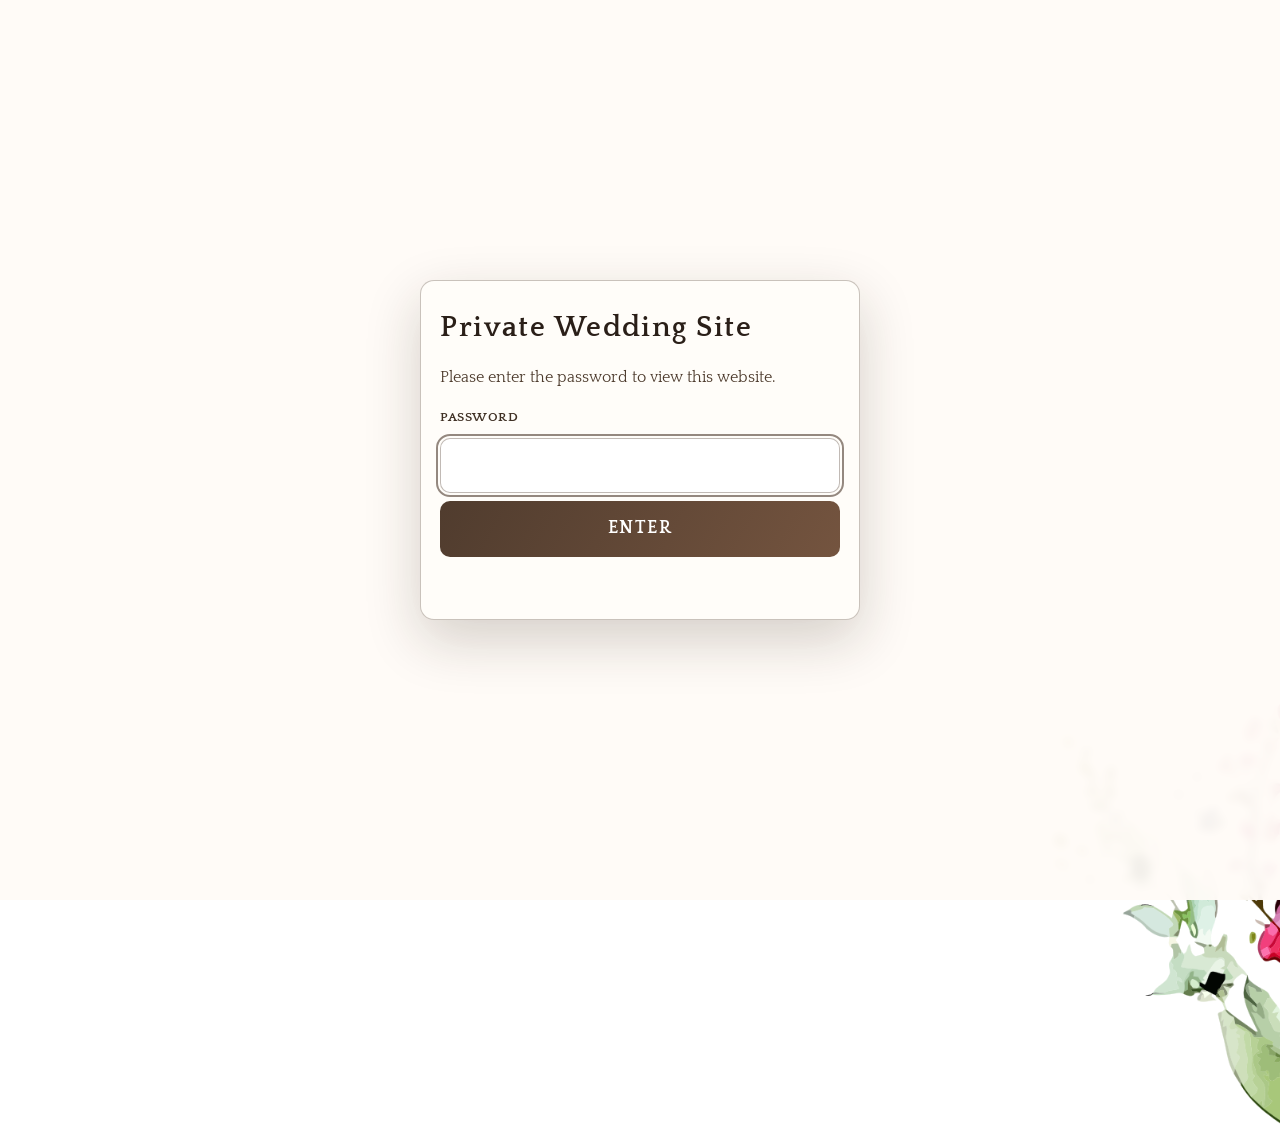
==== commit d525bb04: "Implement Password" ====
--- a/index.html
+++ b/index.html
@@ -18,6 +18,19 @@
     <link rel="stylesheet" href="assets/css/styles.css" />
   </head>
   <body>
+    <script>
+      document.documentElement.classList.add('auth-locked');
+    </script>
+    <noscript>
+      <style>
+        body > *:not(.password-gate-noscript) {
+          display: none !important;
+        }
+      </style>
+      <div class="password-gate-noscript">
+        This site requires JavaScript to unlock. Please enable JavaScript and reload.
+      </div>
+    </noscript>
     <header class="site-header">
       <nav class="nav-bar" aria-label="Main navigation">
         <a class="brand mobile-hidden" href="index.html">Jon & Elissa</a>
@@ -62,6 +75,7 @@
       </section>
     </main>
 
+    <script src="assets/js/password-gate.js"></script>
     <script src="assets/js/main.js"></script>
   </body>
 </html>
--- a/assets/css/styles.css
+++ b/assets/css/styles.css
@@ -48,6 +48,16 @@
   z-index: 1;
 }
 
+html.auth-locked,
+body.auth-locked {
+  overflow: hidden;
+}
+
+body.auth-locked > *:not(.password-gate-overlay):not(script):not(noscript) {
+  visibility: hidden;
+  pointer-events: none;
+}
+
 a {
   color: inherit;
   text-decoration: none;
@@ -209,7 +219,8 @@
   animation: navFromLeft 1.8s cubic-bezier(0.22, 0.8, 0.26, 1) 0.12s both;
 }
 
-.nav-links a {
+.nav-links a,
+.nav-links .nav-link-button {
   position: relative;
   display: inline-flex;
   align-items: center;
@@ -221,7 +232,16 @@
   text-decoration: none;
 }
 
-.nav-links a::after {
+.nav-links .nav-link-button {
+  font: inherit;
+  background: none;
+  border: none;
+  cursor: pointer;
+  padding: 0;
+}
+
+.nav-links a::after,
+.nav-links .nav-link-button::after {
   content: "";
   position: absolute;
   left: 50%;
@@ -236,7 +256,8 @@
   transition: transform 0.25s ease, opacity 0.25s ease;
 }
 
-.nav-links a:hover {
+.nav-links a:hover,
+.nav-links .nav-link-button:hover {
   color: var(--accent);
 }
 
@@ -244,7 +265,8 @@
   color: var(--accent);
 }
 
-.nav-links a:hover::after {
+.nav-links a:hover::after,
+.nav-links .nav-link-button:hover::after {
   transform: translateX(-50%) scaleX(1);
   opacity: 1;
 }
@@ -257,23 +279,160 @@
 
 .menu-toggle {
   display: none;
+  position: relative;
   border: 0;
   background: transparent;
   cursor: pointer;
   padding: 0.25rem;
   outline: none;
+  transition: transform 0.28s cubic-bezier(0.22, 1, 0.36, 1);
+}
+
+/* -----------------------------------------------------
+   Password gate
+   ----------------------------------------------------- */
+.password-gate-overlay {
+  position: fixed;
+  inset: 0;
+  z-index: 120;
+  display: grid;
+  place-items: center;
+  padding: 1.25rem;
+  background: rgba(255, 251, 247, 0.95);
+  backdrop-filter: blur(5px);
+}
+
+.password-gate-dialog {
+  width: min(92vw, 440px);
+  border: 1px solid rgba(77, 59, 45, 0.3);
+  border-radius: 14px;
+  background: #fffdf9;
+  box-shadow: 0 20px 55px rgba(45, 28, 13, 0.2);
+  padding: 1.4rem 1.2rem;
+}
+
+.password-gate-dialog h1 {
+  margin: 0;
+  color: #2a1f18;
+  font-size: clamp(1.3rem, 3.8vw, 1.8rem);
+  letter-spacing: 0.05em;
+}
+
+.password-gate-dialog p {
+  margin: 0.7rem 0 0;
+  color: #4d3b2d;
+  font-size: 1rem;
+}
+
+.password-gate-form {
+  display: grid;
+  gap: 0.55rem;
+  margin-top: 1rem;
+}
+
+.password-gate-form label {
+  color: #3f3024;
+  font-weight: 700;
+  letter-spacing: 0.04em;
+  text-transform: uppercase;
+  font-size: 0.8rem;
+}
+
+.password-gate-form input {
+  border: 1px solid rgba(77, 59, 45, 0.35);
+  border-radius: 10px;
+  padding: 0.72rem 0.78rem;
+  font: inherit;
+  color: #1d1510;
+  background: #fff;
+}
+
+.password-gate-form input:focus-visible,
+.password-gate-form button:focus-visible {
+  outline: 2px solid rgba(77, 59, 45, 0.6);
+  outline-offset: 2px;
+}
+
+.password-gate-form button {
+  border: none;
+  border-radius: 10px;
+  padding: 0.8rem 1rem;
+  font: inherit;
+  font-weight: 700;
+  text-transform: uppercase;
+  letter-spacing: 0.08em;
+  color: #fff;
+  background: linear-gradient(120deg, #503c2e, #74543f);
+  cursor: pointer;
+}
+
+.password-gate-form button:disabled {
+  opacity: 0.72;
+  cursor: not-allowed;
+}
+
+.password-gate-error {
+  min-height: 1.2rem;
+  margin: 0.2rem 0 0;
+  font-size: 0.92rem;
+  color: #a43220;
+}
+
+.password-gate-noscript {
+  position: fixed;
+  inset: 0;
+  z-index: 130;
+  display: grid;
+  place-items: center;
+  padding: 1.5rem;
+  text-align: center;
+  color: #2e2722;
+  background: #fdf7f0;
 }
 
 .menu-toggle span {
-  display: block;
+  position: absolute;
+  left: 50%;
+  top: 50%;
   width: 24px;
   height: 2px;
-  margin: 4px 0;
   background: var(--accent);
   border-radius: 999px;
-  transition: transform 0.34s cubic-bezier(0.22, 1, 0.36, 1),
-              opacity 0.24s ease,
-              margin 0.34s ease;
+  transform: translate(-50%, -50%);
+  transform-origin: center;
+  backface-visibility: hidden;
+  transition: transform 0.42s cubic-bezier(0.23, 1, 0.32, 1),
+              opacity 0.22s ease,
+              background-color 0.22s ease;
+}
+
+.menu-toggle span:nth-child(1) {
+  transform: translate(-50%, calc(-50% - 7px));
+}
+
+.menu-toggle span:nth-child(2) {
+  top: 50%;
+}
+
+.menu-toggle span:nth-child(3) {
+  transform: translate(-50%, calc(-50% + 7px));
+}
+
+.menu-toggle[aria-expanded="true"] span:nth-child(1) {
+  transform: translate(-50%, -50%) rotate(45deg) scaleX(1.04);
+}
+
+.menu-toggle[aria-expanded="true"] span:nth-child(2) {
+  opacity: 0;
+  transform: translate(-50%, -50%) scaleX(0.35);
+}
+
+.menu-toggle[aria-expanded="true"] span:nth-child(3) {
+  transform: translate(-50%, -50%) rotate(-45deg) scaleX(1.04);
+}
+
+.menu-toggle[aria-expanded="true"] {
+  transform: scale(1.02);
 }
 
 .menu-toggle:focus-visible {
@@ -463,6 +622,30 @@
   margin-top: 1.25rem;
 }
 
+.schedule-header-button {
+  --schedule-button-shift: 0px;
+}
+
+.schedule-page .schedule-header-button {
+  opacity: 0;
+  transform: translateX(var(--schedule-button-shift)) scale(0.98);
+  transition: opacity 0.8s cubic-bezier(0.22, 0.8, 0.26, 1), transform 0.8s cubic-bezier(0.22, 0.8, 0.26, 1);
+  will-change: opacity, transform;
+}
+
+.schedule-page .schedule-header-button.is-visible {
+  opacity: 1;
+  transform: translateX(0) scale(1);
+}
+
+.schedule-header-button-left {
+  --schedule-button-shift: -58px;
+}
+
+.schedule-header-button-right {
+  --schedule-button-shift: 58px;
+}
+
 .schedule-date {
   margin: 0;
   font-family: "Quattrocento", Georgia, serif;
@@ -510,22 +693,22 @@
 
 .schedule-page .schedule-event {
   opacity: 0;
-  transform: translateX(var(--schedule-shift));
+  transform: translateX(var(--schedule-shift)) scale(0.98);
   transition: opacity 0.8s cubic-bezier(0.22, 0.8, 0.26, 1), transform 0.8s cubic-bezier(0.22, 0.8, 0.26, 1);
   will-change: opacity, transform;
 }
 
 .schedule-page .schedule-event.is-visible {
   opacity: 1;
-  transform: translateX(0);
+  transform: translateX(0) scale(1);
 }
 
 .schedule-list .schedule-event:nth-child(odd) {
+  --schedule-shift: -58px;
+}
+
+.schedule-list .schedule-event:nth-child(even) {
   --schedule-shift: 58px;
-}
-
-.schedule-list .schedule-event:nth-child(even) {
-  --schedule-shift: -58px;
 }
 
 .schedule-event-icon {
@@ -1270,19 +1453,6 @@
     border: 0;
     padding: 0.2rem;
     backdrop-filter: none;
-  }
-
-  .menu-toggle[aria-expanded="true"] span:nth-child(1) {
-    transform: translateY(6px) rotate(45deg);
-  }
-
-  .menu-toggle[aria-expanded="true"] span:nth-child(2) {
-    opacity: 0;
-    transform: scaleX(0);
-  }
-
-  .menu-toggle[aria-expanded="true"] span:nth-child(3) {
-    transform: translateY(-6px) rotate(-45deg);
   }
 
   .nav-links {
@@ -1433,6 +1603,7 @@
     animation: none !important;
   }
 
+  .schedule-page .schedule-header-button,
   .schedule-page .schedule-event {
     opacity: 1;
     transform: none;
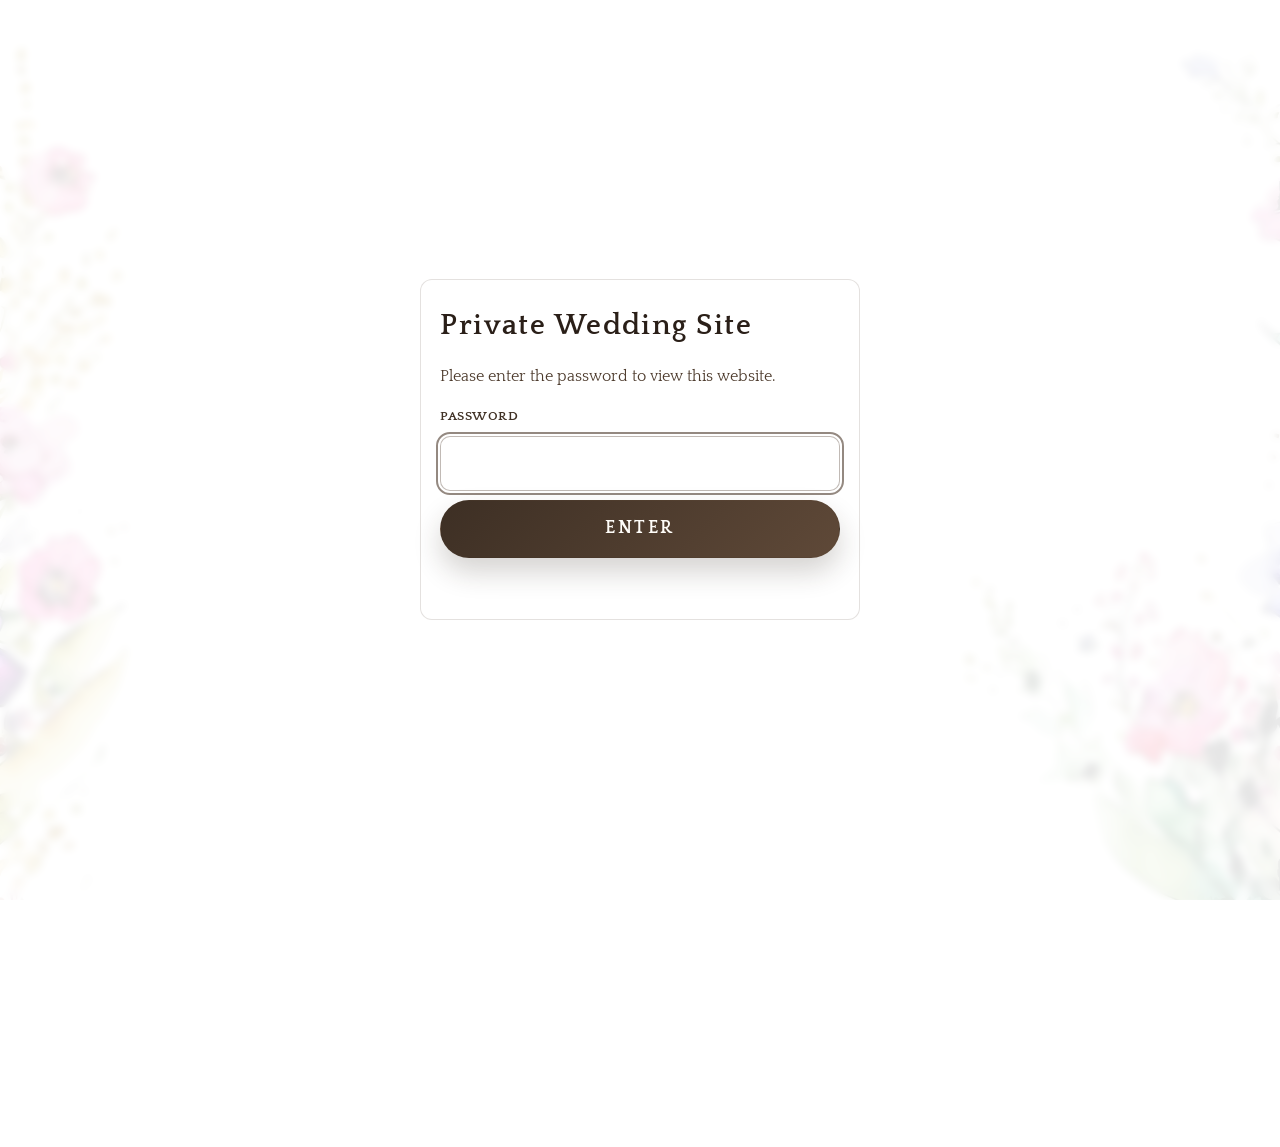
==== commit 87ea1f8f: "Add faq.html" ====
--- a/index.html
+++ b/index.html
@@ -45,7 +45,7 @@
           <a href="#registry">Registry</a>
           <a href="wedding-party.html">Wedding Party</a>
           <a href="#our story">Our Story</a>
-          <a href="#faq">FAQs</a>
+          <a href="faq.html">FAQs</a>
         </div>
       </nav>
     </header>
--- a/assets/css/styles.css
+++ b/assets/css/styles.css
@@ -24,6 +24,7 @@
 html {
   font-size: 16px;
   scroll-behavior: smooth;
+  overflow-x: hidden;
 }
 
 body {
@@ -41,6 +42,7 @@
   line-height: 1.7;
   position: relative;
   min-height: 100vh;
+  overflow-x: hidden;
 }
 
 body > * {
@@ -50,12 +52,25 @@
 
 html.auth-locked,
 body.auth-locked {
+  height: 100%;
   overflow: hidden;
+  overscroll-behavior: none;
+}
+
+body.auth-locked {
+  position: fixed;
+  left: 0;
+  right: 0;
+  width: 100%;
 }
 
 body.auth-locked > *:not(.password-gate-overlay):not(script):not(noscript) {
   visibility: hidden;
   pointer-events: none;
+}
+
+body.auth-locked * {
+  animation: none !important;
 }
 
 a {
@@ -219,8 +234,7 @@
   animation: navFromLeft 1.8s cubic-bezier(0.22, 0.8, 0.26, 1) 0.12s both;
 }
 
-.nav-links a,
-.nav-links .nav-link-button {
+.nav-links a {
   position: relative;
   display: inline-flex;
   align-items: center;
@@ -232,16 +246,7 @@
   text-decoration: none;
 }
 
-.nav-links .nav-link-button {
-  font: inherit;
-  background: none;
-  border: none;
-  cursor: pointer;
-  padding: 0;
-}
-
-.nav-links a::after,
-.nav-links .nav-link-button::after {
+.nav-links a::after {
   content: "";
   position: absolute;
   left: 50%;
@@ -256,8 +261,7 @@
   transition: transform 0.25s ease, opacity 0.25s ease;
 }
 
-.nav-links a:hover,
-.nav-links .nav-link-button:hover {
+.nav-links a:hover {
   color: var(--accent);
 }
 
@@ -265,8 +269,7 @@
   color: var(--accent);
 }
 
-.nav-links a:hover::after,
-.nav-links .nav-link-button:hover::after {
+.nav-links a:hover::after {
   transform: translateX(-50%) scaleX(1);
   opacity: 1;
 }
@@ -298,17 +301,48 @@
   display: grid;
   place-items: center;
   padding: 1.25rem;
-  background: rgba(255, 251, 247, 0.95);
-  backdrop-filter: blur(5px);
+  background: rgba(255, 255, 255, 0.9);
+  backdrop-filter: blur(4px);
+  animation: gateOverlayIn 380ms ease-out both;
 }
 
 .password-gate-dialog {
   width: min(92vw, 440px);
-  border: 1px solid rgba(77, 59, 45, 0.3);
-  border-radius: 14px;
-  background: #fffdf9;
-  box-shadow: 0 20px 55px rgba(45, 28, 13, 0.2);
+  border: 1px solid rgba(77, 59, 45, 0.15);
+  border-radius: 12px;
+  background: #ffffff;
+  box-shadow: none;
   padding: 1.4rem 1.2rem;
+  transform-origin: center center;
+  will-change: transform, opacity;
+  animation: gateDialogIn 520ms cubic-bezier(0.16, 1, 0.3, 1) both;
+}
+
+@keyframes gateOverlayIn {
+  from {
+    opacity: 0;
+  }
+  to {
+    opacity: 1;
+  }
+}
+
+@keyframes gateDialogIn {
+  from {
+    opacity: 0;
+    transform: translateY(10px) scale(0.95);
+  }
+  to {
+    opacity: 1;
+    transform: translateY(0) scale(1);
+  }
+}
+
+@media (prefers-reduced-motion: reduce) {
+  .password-gate-overlay,
+  .password-gate-dialog {
+    animation: none;
+  }
 }
 
 .password-gate-dialog h1 {
@@ -354,15 +388,16 @@
 }
 
 .password-gate-form button {
-  border: none;
-  border-radius: 10px;
+  border: 1px solid rgba(77, 59, 45, 0.1);
+  border-radius: 999px;
   padding: 0.8rem 1rem;
   font: inherit;
   font-weight: 700;
   text-transform: uppercase;
-  letter-spacing: 0.08em;
-  color: #fff;
-  background: linear-gradient(120deg, #503c2e, #74543f);
+  letter-spacing: 0.14em;
+  color: #fffdf9;
+  background: linear-gradient(135deg, #3d2f24, #5f4938);
+  box-shadow: 0 14px 28px rgba(44, 34, 26, 0.2);
   cursor: pointer;
 }
 
@@ -477,6 +512,150 @@
   background: #ffffff;
   background-color: #ffffff;
   background-image: none;
+}
+
+.faq-page {
+  background: #ffffff;
+  background-color: #ffffff;
+  background-image: none;
+}
+
+.faq-layout {
+  width: min(1080px, 100%);
+  margin: 0 auto;
+  padding: clamp(1rem, 3vw, 2.5rem) 0 4rem;
+}
+
+.faq-header {
+  max-width: 660px;
+  margin: 0 auto clamp(2.25rem, 5vw, 4rem);
+  text-align: center;
+}
+
+.faq-eyebrow {
+  margin: 0 0 0.65rem;
+  color: var(--accent-soft);
+  font-size: 0.9rem;
+  font-weight: 700;
+  letter-spacing: 0.18em;
+  text-transform: uppercase;
+}
+
+.faq-title {
+  margin: 0;
+  font-size: clamp(2.15rem, 5vw, 3.3rem);
+  line-height: 1.15;
+  letter-spacing: 0.08em;
+  text-transform: uppercase;
+  background: linear-gradient(90deg, #b97a66 0%, #e7c1a6 35%, #c78d73 70%, #b97a66 100%);
+  background-size: 200% auto;
+  -webkit-background-clip: text;
+  background-clip: text;
+  color: transparent;
+}
+
+.faq-intro {
+  margin: 1.1rem auto 0;
+  max-width: 46ch;
+  color: #4f463f;
+  font-size: clamp(1rem, 1.8vw, 1.15rem);
+}
+
+.faq-groups {
+  display: grid;
+  grid-template-columns: repeat(3, minmax(0, 1fr));
+  gap: 2.5rem;
+}
+
+.faq-group {
+  border-top: 2px solid rgba(77, 59, 45, 0.28);
+}
+
+.faq-group-title {
+  margin: 1rem 0 0.35rem;
+  color: #2f241c;
+  font-size: 0.92rem;
+  letter-spacing: 0.16em;
+  text-transform: uppercase;
+}
+
+.faq-item {
+  border-bottom: 1px solid rgba(77, 59, 45, 0.18);
+}
+
+.faq-item summary {
+  display: flex;
+  align-items: flex-start;
+  justify-content: space-between;
+  gap: 1rem;
+  min-height: 0;
+  padding: 1.15rem 0;
+  color: #2f241c;
+  cursor: pointer;
+  font-size: clamp(1rem, 1.7vw, 1.12rem);
+  font-weight: 700;
+  line-height: 1.45;
+  list-style: none;
+}
+
+.faq-item summary::-webkit-details-marker {
+  display: none;
+}
+
+.faq-item summary::after {
+  flex: 0 0 auto;
+  color: var(--accent-soft);
+  content: "+";
+  font-size: 1.45rem;
+  font-weight: 400;
+  line-height: 1.05;
+}
+
+.faq-item[open] summary::after {
+  content: "-";
+}
+
+.faq-item summary:focus-visible {
+  outline: 2px solid var(--accent-soft);
+  outline-offset: 4px;
+}
+
+.faq-item p {
+  margin: -0.15rem 1.8rem 1.25rem 0;
+  color: #4f463f;
+  font-size: 1rem;
+  line-height: 1.65;
+}
+
+.faq-item a {
+  color: var(--accent);
+  font-weight: 700;
+  text-decoration: underline;
+  text-decoration-thickness: 1px;
+  text-underline-offset: 0.16em;
+}
+
+@media (max-width: 800px) {
+  .faq-layout {
+    padding: 0.75rem 0 2.5rem;
+  }
+
+  .faq-header {
+    margin-bottom: 2.25rem;
+  }
+
+  .faq-groups {
+    grid-template-columns: 1fr;
+    gap: 2rem;
+  }
+
+  .faq-item summary {
+    padding: 1rem 0;
+  }
+
+  .faq-item p {
+    margin-right: 1rem;
+  }
 }
 
 .travel-layout {
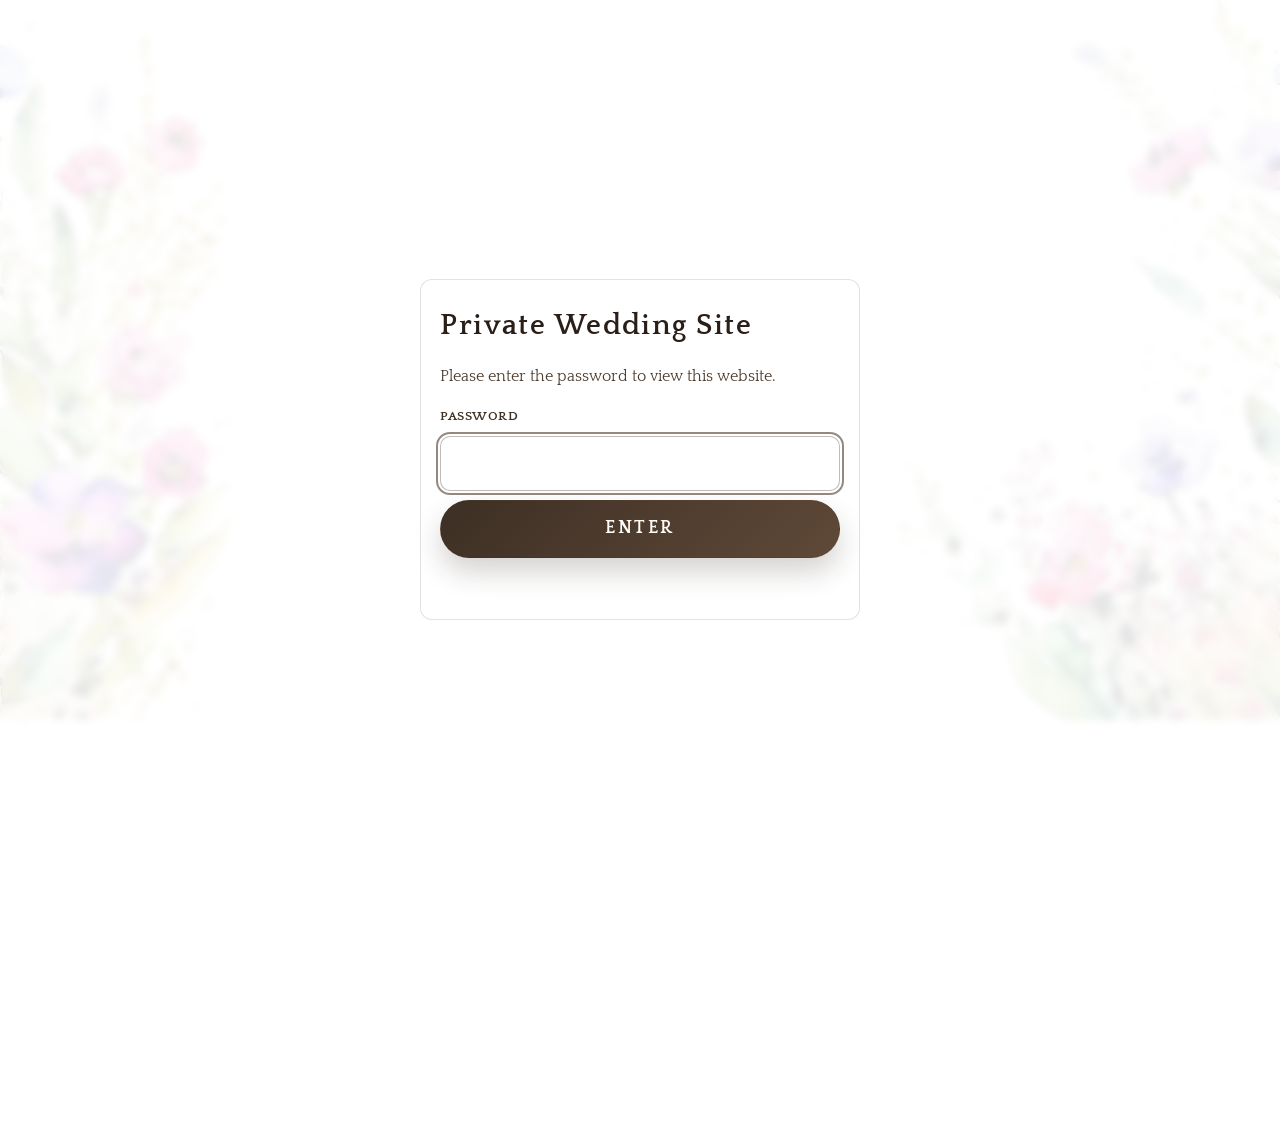
==== commit 3f925b00: "Add Our Story Page" ====
--- a/index.html
+++ b/index.html
@@ -42,9 +42,9 @@
           <a href="https://www.zola.com/wedding/manage/guests/all" target="_blank" rel="noopener noreferrer">RSVP</a>
           <a href="travel.html">Travel</a>
           <a href="schedule.html">Schedule</a>
-          <a href="#registry">Registry</a>
+          <a href="registry.html">Registry</a>
           <a href="wedding-party.html">Wedding Party</a>
-          <a href="#our story">Our Story</a>
+          <a href="our-story.html">Our Story</a>
           <a href="faq.html">FAQs</a>
         </div>
       </nav>
--- a/assets/css/styles.css
+++ b/assets/css/styles.css
@@ -37,7 +37,7 @@
   background-image: url("../images/watercolor-floral-border-bouquet.desktop.webp");
   background-position: center top;
   background-repeat: no-repeat;
-  background-size: cover;
+  background-size: 100% auto;
   background-attachment: scroll;
   line-height: 1.7;
   position: relative;
@@ -502,6 +502,10 @@
   background-image: none;
 }
 
+.party-page main {
+  padding-top: 0;
+}
+
 .travel-page {
   background: #ffffff;
   background-color: #ffffff;
@@ -927,7 +931,7 @@
 
 .wedding-party-page {
   min-height: calc(100vh - 9rem);
-  padding: 3rem 0 2rem;
+  padding: 0.0rem 0 0rem;
   display: flex;
   align-items: flex-start;
   justify-content: center;
@@ -1682,7 +1686,7 @@
 
   .wedding-party-page {
     min-height: auto;
-    padding: 1.1rem 0 0.8rem;
+    padding: 0.75rem 0 0.8rem;
   }
 
   .party-grid {
